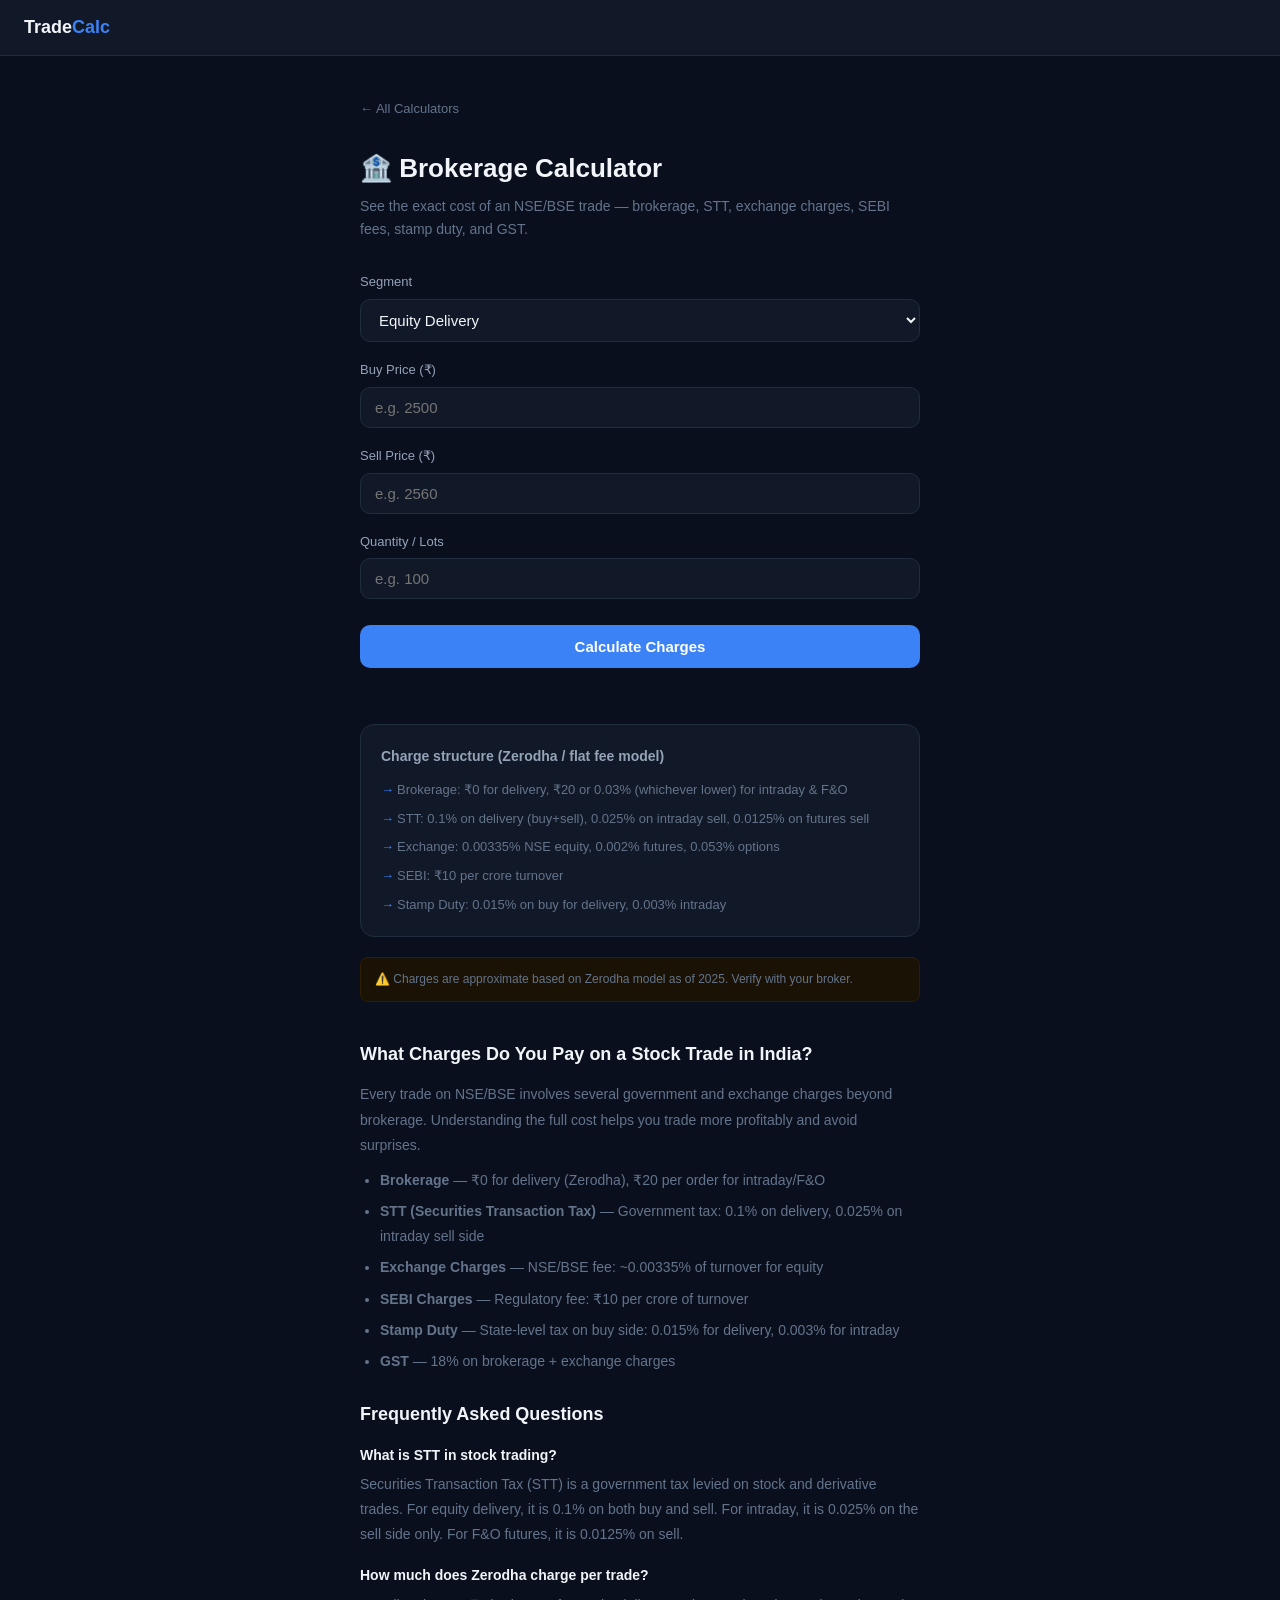
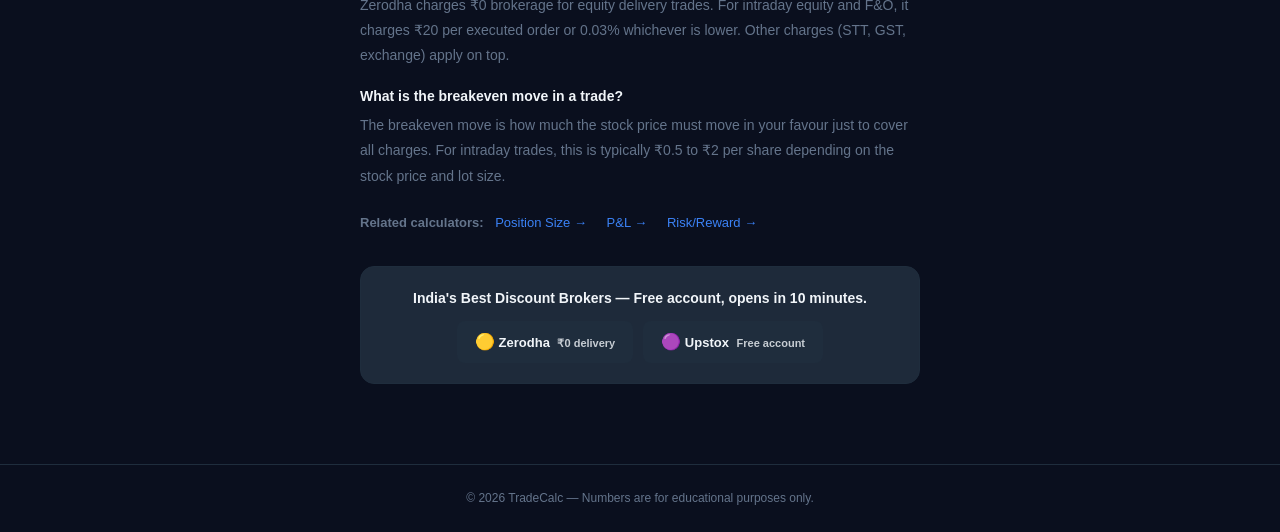
==== brokerage/index.html @ 41a85677 "fix: update affiliate section copy across TradeCalc "India's Best Discount Brokers — Free account, o" ====
<!DOCTYPE html>
<html lang="en">
<head>
<!-- Google Analytics 4 — replace G-R9EW10BJGW with your Measurement ID -->
<script async src="https://www.googletagmanager.com/gtag/js?id=G-R9EW10BJGW"></script>
<script>window.dataLayer=window.dataLayer||[];function gtag(){dataLayer.push(arguments);}gtag("js",new Date());gtag("config","G-R9EW10BJGW");</script>
  <meta charset="UTF-8">
  <meta name="viewport" content="width=device-width, initial-scale=1">
  <title>Brokerage Calculator India — NSE/BSE Equity & F&O Charges | TradeCalc</title>
  <meta name="description" content="Calculate brokerage, STT, SEBI charges, stamp duty and total transaction cost for NSE/BSE equity delivery, intraday, and F&O trades. Zerodha flat fee model.">
  <link rel="canonical" href="https://nxtcraft.github.io/tradecalc/brokerage/">
  <meta property="og:title" content="Brokerage Calculator India — NSE/BSE Equity & F&O Charges">
  <meta property="og:description" content="Calculate brokerage, STT, SEBI charges, stamp duty and total cost for NSE/BSE trades. Zerodha flat fee model.">
  <meta property="og:url" content="https://nxtcraft.github.io/tradecalc/brokerage/">
  <meta name="twitter:card" content="summary">
  <meta name="robots" content="index, follow">
  <link rel="stylesheet" href="../css/main.css">
  <script type="application/ld+json">
  {"@context":"https://schema.org","@type":"WebApplication","name":"Brokerage Calculator India","url":"https://nxtcraft.github.io/tradecalc/brokerage/","applicationCategory":"FinanceApplication","operatingSystem":"Any","offers":{"@type":"Offer","price":"0","priceCurrency":"INR"},"description":"Calculate exact NSE/BSE brokerage charges including STT, exchange fees, SEBI charges, stamp duty and GST."}
  </script>
</head>
<body>
<nav><a class="nav-logo" href="../index.html">Trade<span>Calc</span></a></nav>

<div class="container">
<div class="calc-wrap">
  <a class="back-link" href="../index.html">← All Calculators</a>
  <h1 class="calc-title">🏦 Brokerage Calculator</h1>
  <p class="calc-desc">See the exact cost of an NSE/BSE trade — brokerage, STT, exchange charges, SEBI fees, stamp duty, and GST.</p>

  <div class="field">
    <label>Segment</label>
    <select id="segment" onchange="updateSegment()">
      <option value="eq_delivery">Equity Delivery</option>
      <option value="eq_intraday">Equity Intraday</option>
      <option value="fo_futures">F&O — Futures</option>
      <option value="fo_options">F&O — Options</option>
    </select>
  </div>
  <div class="field">
    <label>Buy Price (₹)</label>
    <input type="number" id="buy_price" placeholder="e.g. 2500" step="0.01" min="0">
  </div>
  <div class="field">
    <label>Sell Price (₹)</label>
    <input type="number" id="sell_price" placeholder="e.g. 2560" step="0.01" min="0">
  </div>
  <div class="field">
    <label>Quantity / Lots</label>
    <input type="number" id="qty" placeholder="e.g. 100" min="1">
  </div>

  <button class="btn" onclick="calculate()">Calculate Charges</button>

  <div class="result-box" id="result">
    <div class="result-main">
      <div class="label">Net P&L (after all charges)</div>
      <div class="value" id="r_net">—</div>
    </div>
    <div class="result-row"><span class="result-label">Gross P&L</span><span class="result-value green" id="r_gross">—</span></div>
    <div class="result-row"><span class="result-label">Brokerage (flat ₹20/order)</span><span class="result-value" id="r_brokerage">—</span></div>
    <div class="result-row"><span class="result-label">STT</span><span class="result-value" id="r_stt">—</span></div>
    <div class="result-row"><span class="result-label">Exchange Charges</span><span class="result-value" id="r_exchange">—</span></div>
    <div class="result-row"><span class="result-label">SEBI Charges</span><span class="result-value" id="r_sebi">—</span></div>
    <div class="result-row"><span class="result-label">Stamp Duty</span><span class="result-value" id="r_stamp">—</span></div>
    <div class="result-row"><span class="result-label">GST (18% on brokerage + exchange)</span><span class="result-value" id="r_gst">—</span></div>
    <div class="result-row"><span class="result-label">Total Charges</span><span class="result-value red" id="r_total_charges">—</span></div>
    <div class="result-row"><span class="result-label">Breakeven Move</span><span class="result-value blue" id="r_breakeven">—</span></div>
  </div>

  <div class="tips">
    <h3>Charge structure (Zerodha / flat fee model)</h3>
    <ul>
      <li>Brokerage: ₹0 for delivery, ₹20 or 0.03% (whichever lower) for intraday & F&O</li>
      <li>STT: 0.1% on delivery (buy+sell), 0.025% on intraday sell, 0.0125% on futures sell</li>
      <li>Exchange: 0.00335% NSE equity, 0.002% futures, 0.053% options</li>
      <li>SEBI: ₹10 per crore turnover</li>
      <li>Stamp Duty: 0.015% on buy for delivery, 0.003% intraday</li>
    </ul>
  </div>

  <div class="disclaimer">⚠️ Charges are approximate based on Zerodha model as of 2025. Verify with your broker.</div>

  <!-- SEO CONTENT -->
  <div style="margin-top:36px;color:var(--muted);font-size:14px;line-height:1.8">
    <h2 style="font-size:18px;color:var(--text);margin-bottom:12px">What Charges Do You Pay on a Stock Trade in India?</h2>
    <p>Every trade on NSE/BSE involves several government and exchange charges beyond brokerage. Understanding the full cost helps you trade more profitably and avoid surprises.</p>
    <ul style="padding-left:20px;margin-top:10px;display:flex;flex-direction:column;gap:6px">
      <li><strong>Brokerage</strong> — ₹0 for delivery (Zerodha), ₹20 per order for intraday/F&O</li>
      <li><strong>STT (Securities Transaction Tax)</strong> — Government tax: 0.1% on delivery, 0.025% on intraday sell side</li>
      <li><strong>Exchange Charges</strong> — NSE/BSE fee: ~0.00335% of turnover for equity</li>
      <li><strong>SEBI Charges</strong> — Regulatory fee: ₹10 per crore of turnover</li>
      <li><strong>Stamp Duty</strong> — State-level tax on buy side: 0.015% for delivery, 0.003% for intraday</li>
      <li><strong>GST</strong> — 18% on brokerage + exchange charges</li>
    </ul>

    <h2 style="font-size:18px;color:var(--text);margin:24px 0 12px">Frequently Asked Questions</h2>
    <div style="display:flex;flex-direction:column;gap:16px">
      <div><strong style="color:var(--text)">What is STT in stock trading?</strong><p style="margin-top:4px">Securities Transaction Tax (STT) is a government tax levied on stock and derivative trades. For equity delivery, it is 0.1% on both buy and sell. For intraday, it is 0.025% on the sell side only. For F&O futures, it is 0.0125% on sell.</p></div>
      <div><strong style="color:var(--text)">How much does Zerodha charge per trade?</strong><p style="margin-top:4px">Zerodha charges ₹0 brokerage for equity delivery trades. For intraday equity and F&O, it charges ₹20 per executed order or 0.03% whichever is lower. Other charges (STT, GST, exchange) apply on top.</p></div>
      <div><strong style="color:var(--text)">What is the breakeven move in a trade?</strong><p style="margin-top:4px">The breakeven move is how much the stock price must move in your favour just to cover all charges. For intraday trades, this is typically ₹0.5 to ₹2 per share depending on the stock price and lot size.</p></div>
    </div>
  </div>

  <div style="margin-top:24px;font-size:13px;color:var(--muted)">
    <strong>Related calculators:</strong>
    <a href="../position-size/" style="color:var(--accent);text-decoration:none;margin-left:8px">Position Size →</a>
    <a href="../profit-loss/" style="color:var(--accent);text-decoration:none;margin-left:16px">P&amp;L →</a>
    <a href="../risk-reward/" style="color:var(--accent);text-decoration:none;margin-left:16px">Risk/Reward →</a>
  </div>

  <div class="affiliate">
    <p style="font-size:14px;font-weight:700;margin-bottom:12px;color:var(--text)">India's Best Discount Brokers — Free account, opens in 10 minutes.</p>
    <div class="affiliate-links">
      <a class="affiliate-btn" href="https://zerodha.com/open-account?c=CS3546" target="_blank" rel="noopener sponsored">
        <span style="font-size:16px">🟡</span> Zerodha <span style="font-size:11px;opacity:.8;margin-left:4px">₹0 delivery</span>
      </a>
      <a class="affiliate-btn" href="https://upstox.onelink.me/0H1s/GWQR" target="_blank" rel="noopener sponsored">
        <span style="font-size:16px">🟣</span> Upstox <span style="font-size:11px;opacity:.8;margin-left:4px">Free account</span>
      </a>
    </div>
  </div>
</div>
</div>

<footer><p>© 2026 TradeCalc — Numbers are for educational purposes only.</p></footer>

<script>
function fmt(n, red) {
  const s = '₹' + Math.abs(n).toLocaleString('en-IN', {maximumFractionDigits: 2});
  return n < 0 ? '-' + s : s;
}

function calculate() {
  const segment = document.getElementById('segment').value;
  const buyP = parseFloat(document.getElementById('buy_price').value);
  const sellP = parseFloat(document.getElementById('sell_price').value);
  const qty = parseFloat(document.getElementById('qty').value);

  if ([buyP, sellP, qty].some(isNaN)) { alert('Please fill all fields.'); return; }

  const buyVal = buyP * qty;
  const sellVal = sellP * qty;
  const turnover = buyVal + sellVal;
  const gross = (sellP - buyP) * qty;

  // Brokerage
  let brokerage = 0;
  if (segment === 'eq_delivery') brokerage = 0;
  else if (segment === 'fo_options') brokerage = 40; // 2 orders × ₹20
  else brokerage = Math.min(20, buyVal * 0.0003) + Math.min(20, sellVal * 0.0003);

  // STT
  let stt = 0;
  if (segment === 'eq_delivery') stt = turnover * 0.001;
  else if (segment === 'eq_intraday') stt = sellVal * 0.00025;
  else if (segment === 'fo_futures') stt = sellVal * 0.0000125;
  else stt = sellVal * 0.000625; // options sell side

  // Exchange charges
  let exchange = 0;
  if (segment === 'eq_delivery' || segment === 'eq_intraday') exchange = turnover * 0.0000335;
  else if (segment === 'fo_futures') exchange = turnover * 0.00002;
  else exchange = turnover * 0.00053;

  const sebi = turnover * 0.000001; // ₹10/crore
  let stamp = 0;
  if (segment === 'eq_delivery') stamp = buyVal * 0.00015;
  else if (segment === 'eq_intraday') stamp = buyVal * 0.00003;
  else stamp = buyVal * 0.00003;

  const gst = (brokerage + exchange) * 0.18;
  const totalCharges = brokerage + stt + exchange + sebi + stamp + gst;
  const net = gross - totalCharges;
  const breakeven = (totalCharges / qty).toFixed(2);

  document.getElementById('r_gross').textContent = fmt(gross);
  document.getElementById('r_gross').className = 'result-value ' + (gross >= 0 ? 'green' : 'red');
  document.getElementById('r_brokerage').textContent = '₹' + brokerage.toFixed(2);
  document.getElementById('r_stt').textContent = '₹' + stt.toFixed(2);
  document.getElementById('r_exchange').textContent = '₹' + exchange.toFixed(2);
  document.getElementById('r_sebi').textContent = '₹' + sebi.toFixed(4);
  document.getElementById('r_stamp').textContent = '₹' + stamp.toFixed(2);
  document.getElementById('r_gst').textContent = '₹' + gst.toFixed(2);
  document.getElementById('r_total_charges').textContent = '₹' + totalCharges.toFixed(2);
  document.getElementById('r_breakeven').textContent = '₹' + breakeven + ' per share';
  document.getElementById('r_net').textContent = fmt(net);
  document.getElementById('r_net').className = 'value ' + (net >= 0 ? '' : 'red');
  if (net < 0) document.getElementById('r_net').style.color = 'var(--danger)';
  else document.getElementById('r_net').style.color = 'var(--accent2)';
  document.getElementById('result').classList.add('show');
}
</script>
</body>
</html>
---- css/main.css ----
*, *::before, *::after { box-sizing: border-box; margin: 0; padding: 0; }

:root {
  --bg: #0a0f1e;
  --surface: #111827;
  --surface2: #1e2a3a;
  --border: #1f2d3d;
  --accent: #3b82f6;
  --accent2: #10b981;
  --danger: #ef4444;
  --text: #f1f5f9;
  --muted: #64748b;
  --label: #94a3b8;
}

body {
  font-family: -apple-system, BlinkMacSystemFont, 'Segoe UI', sans-serif;
  background: var(--bg);
  color: var(--text);
  min-height: 100vh;
  font-size: 15px;
  line-height: 1.6;
}

/* NAV */
nav {
  background: var(--surface);
  border-bottom: 1px solid var(--border);
  padding: 0 24px;
  height: 56px;
  display: flex;
  align-items: center;
  position: sticky;
  top: 0;
  z-index: 10;
}
.nav-logo { font-size: 18px; font-weight: 700; color: var(--text); text-decoration: none; }
.nav-logo span { color: var(--accent); }
.nav-links { margin-left: auto; display: flex; gap: 20px; }
.nav-links a { color: var(--muted); text-decoration: none; font-size: 14px; }
.nav-links a:hover { color: var(--text); }

/* CONTAINER */
.container { max-width: 880px; margin: 0 auto; padding: 0 20px; }

/* PAGE HEADER */
.page-header { text-align: center; padding: 56px 0 40px; }
.page-header h1 { font-size: clamp(26px, 4vw, 38px); font-weight: 700; margin-bottom: 12px; }
.page-header p { color: var(--muted); font-size: 16px; max-width: 540px; margin: 0 auto; }

/* TOOLS GRID */
.tools-grid {
  display: grid;
  grid-template-columns: repeat(auto-fill, minmax(240px, 1fr));
  gap: 14px;
  padding-bottom: 60px;
}
.tool-item {
  background: var(--surface);
  border: 1px solid var(--border);
  border-radius: 14px;
  padding: 22px 20px;
  text-decoration: none;
  color: var(--text);
  transition: border-color .2s, transform .15s;
  display: block;
}
.tool-item:hover { border-color: var(--accent); transform: translateY(-2px); }
.tool-item-icon { font-size: 26px; margin-bottom: 12px; }
.tool-item-title { font-weight: 600; font-size: 15px; margin-bottom: 6px; }
.tool-item-desc { color: var(--muted); font-size: 13px; line-height: 1.5; }
.tool-badge { display: inline-block; font-size: 10px; font-weight: 600; padding: 2px 8px; border-radius: 20px; margin-top: 10px; background: #1e3a5f; color: var(--accent); }

/* CALC PAGE */
.calc-wrap {
  max-width: 560px;
  margin: 0 auto;
  padding: 40px 0 80px;
}
.back-link { display: inline-flex; align-items: center; gap: 6px; color: var(--muted); text-decoration: none; font-size: 13px; margin-bottom: 28px; }
.back-link:hover { color: var(--text); }
.calc-title { font-size: 26px; font-weight: 700; margin-bottom: 6px; }
.calc-desc { color: var(--muted); font-size: 14px; margin-bottom: 32px; }

.field { margin-bottom: 18px; }
.field label { display: block; color: var(--label); font-size: 13px; font-weight: 500; margin-bottom: 6px; }
.field input, .field select {
  width: 100%;
  background: var(--surface);
  border: 1px solid var(--border);
  border-radius: 10px;
  padding: 11px 14px;
  color: var(--text);
  font-size: 15px;
  outline: none;
  transition: border-color .2s;
}
.field input:focus, .field select:focus { border-color: var(--accent); }
.field select option { background: var(--surface2); }

.btn {
  width: 100%;
  padding: 13px;
  background: var(--accent);
  color: #fff;
  border: none;
  border-radius: 10px;
  font-size: 15px;
  font-weight: 600;
  cursor: pointer;
  margin: 8px 0 24px;
  transition: background .2s;
}
.btn:hover { background: #2563eb; }

/* RESULT */
.result-box {
  background: var(--surface);
  border: 1px solid var(--border);
  border-radius: 14px;
  padding: 24px;
  display: none;
}
.result-box.show { display: block; }
.result-row { display: flex; justify-content: space-between; align-items: center; padding: 10px 0; border-bottom: 1px solid var(--border); }
.result-row:last-child { border-bottom: none; }
.result-label { color: var(--label); font-size: 13px; }
.result-value { font-weight: 600; font-size: 15px; }
.result-value.green { color: var(--accent2); }
.result-value.red { color: var(--danger); }
.result-value.blue { color: var(--accent); }
.result-main { text-align: center; padding: 20px 0 14px; border-bottom: 1px solid var(--border); margin-bottom: 4px; }
.result-main .label { color: var(--muted); font-size: 13px; margin-bottom: 4px; }
.result-main .value { font-size: 32px; font-weight: 700; color: var(--accent2); }

/* TIPS */
.tips { margin-top: 32px; background: var(--surface); border: 1px solid var(--border); border-radius: 14px; padding: 20px; }
.tips h3 { font-size: 14px; color: var(--label); margin-bottom: 12px; }
.tips ul { list-style: none; display: flex; flex-direction: column; gap: 8px; }
.tips li { font-size: 13px; color: var(--muted); padding-left: 16px; position: relative; }
.tips li::before { content: "→"; position: absolute; left: 0; color: var(--accent); }

/* DISCLAIMER */
.disclaimer { margin-top: 20px; font-size: 12px; color: var(--muted); background: #1a1204; border: 1px solid #2d1f00; border-radius: 8px; padding: 12px 14px; }

/* AFFILIATE */
.affiliate { margin-top: 32px; background: var(--surface2); border: 1px solid var(--border); border-radius: 14px; padding: 20px; text-align: center; }
.affiliate p { color: var(--muted); font-size: 13px; margin-bottom: 14px; }
.affiliate-links { display: flex; gap: 10px; justify-content: center; flex-wrap: wrap; }
.affiliate-btn { padding: 8px 18px; border-radius: 8px; text-decoration: none; font-size: 13px; font-weight: 600; background: var(--border); color: var(--text); transition: background .2s; }
.affiliate-btn:hover { background: var(--accent); }

/* FOOTER */
footer { border-top: 1px solid var(--border); padding: 24px 20px; text-align: center; color: var(--muted); font-size: 12px; }

@media (max-width: 600px) {
  .calc-wrap { padding: 24px 0 60px; }
  .calc-title { font-size: 22px; }
}
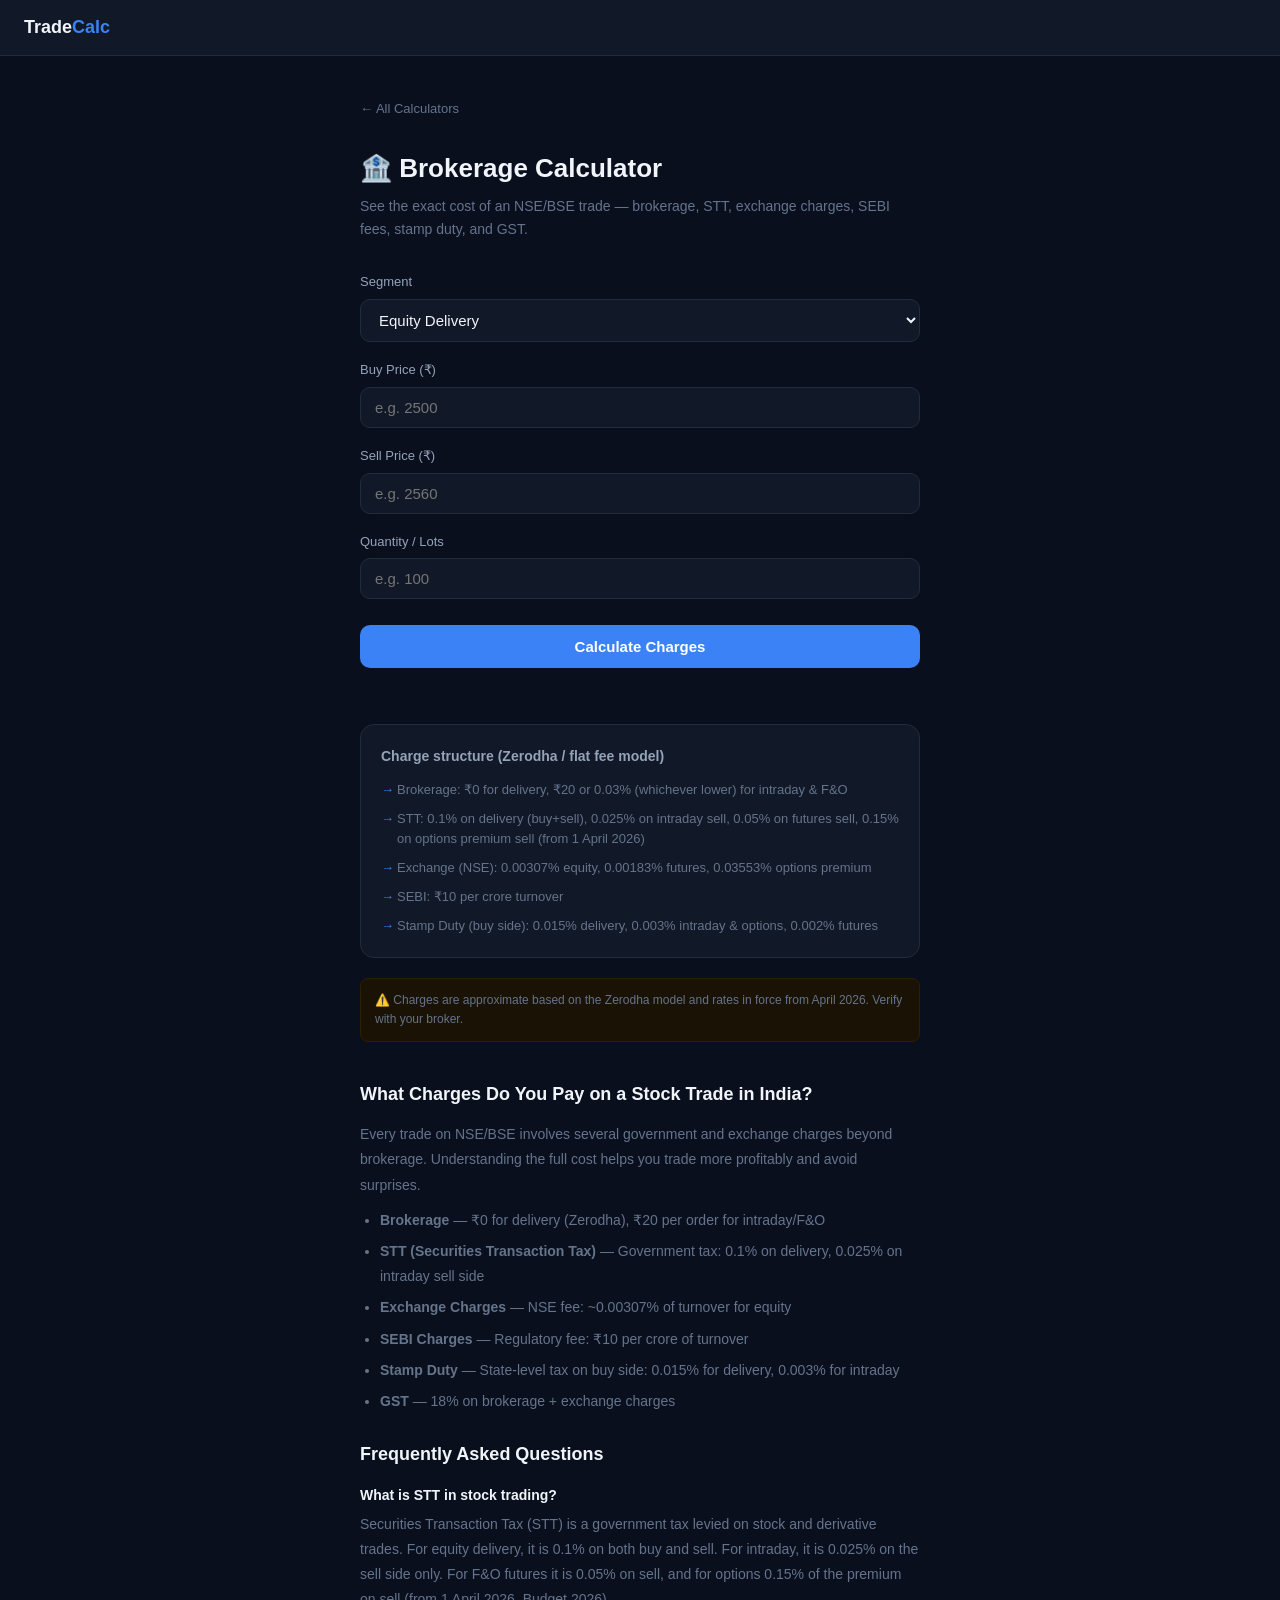
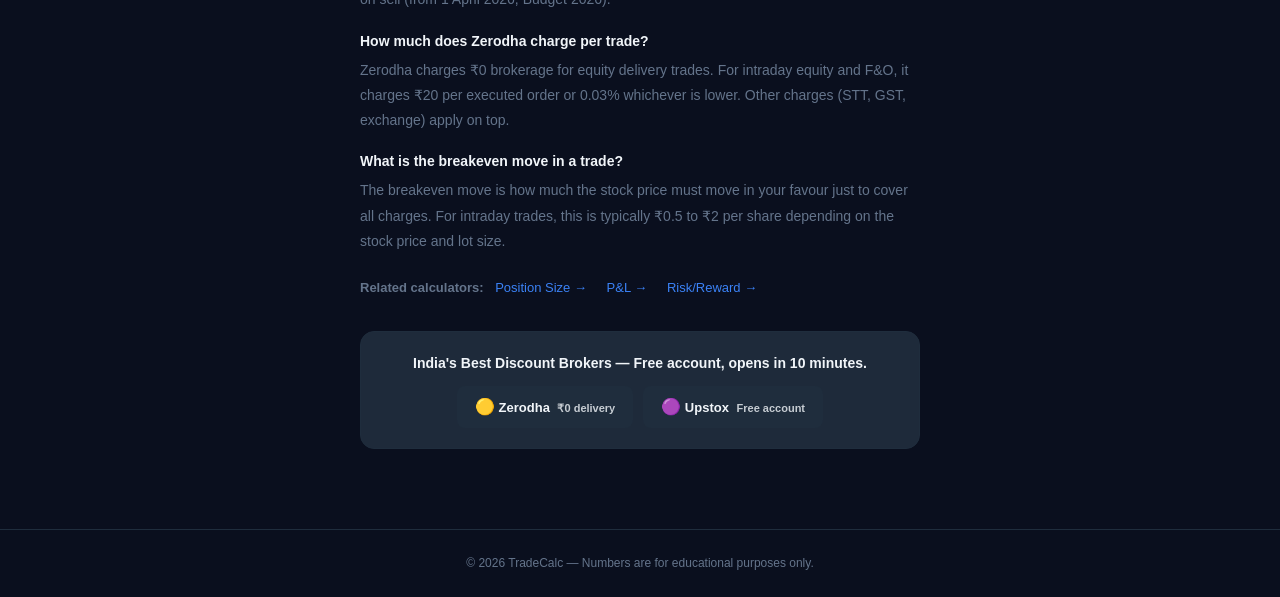
==== commit 8102dea7: "fix: brokerage calculator uses 2026 STT, exchange and stamp rates STT from 1 Apr 2026 (Budget 2026):" ====
--- a/brokerage/index.html
+++ b/brokerage/index.html
@@ -6,7 +6,7 @@
 <script>window.dataLayer=window.dataLayer||[];function gtag(){dataLayer.push(arguments);}gtag("js",new Date());gtag("config","G-R9EW10BJGW");</script>
   <meta charset="UTF-8">
   <meta name="viewport" content="width=device-width, initial-scale=1">
-  <title>Brokerage Calculator India — NSE/BSE Equity & F&O Charges | TradeCalc</title>
+  <title>Brokerage Calculator India — NSE/BSE &amp; F&amp;O | TradeCalc</title>
   <meta name="description" content="Calculate brokerage, STT, SEBI charges, stamp duty and total transaction cost for NSE/BSE equity delivery, intraday, and F&O trades. Zerodha flat fee model.">
   <link rel="canonical" href="https://nxtcraft.github.io/tradecalc/brokerage/">
   <meta property="og:title" content="Brokerage Calculator India — NSE/BSE Equity & F&O Charges">
@@ -18,6 +18,7 @@
   <script type="application/ld+json">
   {"@context":"https://schema.org","@type":"WebApplication","name":"Brokerage Calculator India","url":"https://nxtcraft.github.io/tradecalc/brokerage/","applicationCategory":"FinanceApplication","operatingSystem":"Any","offers":{"@type":"Offer","price":"0","priceCurrency":"INR"},"description":"Calculate exact NSE/BSE brokerage charges including STT, exchange fees, SEBI charges, stamp duty and GST."}
   </script>
+  <script async src="https://pagead2.googlesyndication.com/pagead/js/adsbygoogle.js?client=ca-pub-9027849237070207" crossorigin="anonymous"></script>
 </head>
 <body>
 <nav><a class="nav-logo" href="../index.html">Trade<span>Calc</span></a></nav>
@@ -63,7 +64,7 @@
     <div class="result-row"><span class="result-label">Exchange Charges</span><span class="result-value" id="r_exchange">—</span></div>
     <div class="result-row"><span class="result-label">SEBI Charges</span><span class="result-value" id="r_sebi">—</span></div>
     <div class="result-row"><span class="result-label">Stamp Duty</span><span class="result-value" id="r_stamp">—</span></div>
-    <div class="result-row"><span class="result-label">GST (18% on brokerage + exchange)</span><span class="result-value" id="r_gst">—</span></div>
+    <div class="result-row"><span class="result-label">GST (18% on brokerage + exchange + SEBI)</span><span class="result-value" id="r_gst">—</span></div>
     <div class="result-row"><span class="result-label">Total Charges</span><span class="result-value red" id="r_total_charges">—</span></div>
     <div class="result-row"><span class="result-label">Breakeven Move</span><span class="result-value blue" id="r_breakeven">—</span></div>
   </div>
@@ -72,14 +73,14 @@
     <h3>Charge structure (Zerodha / flat fee model)</h3>
     <ul>
       <li>Brokerage: ₹0 for delivery, ₹20 or 0.03% (whichever lower) for intraday & F&O</li>
-      <li>STT: 0.1% on delivery (buy+sell), 0.025% on intraday sell, 0.0125% on futures sell</li>
-      <li>Exchange: 0.00335% NSE equity, 0.002% futures, 0.053% options</li>
+      <li>STT: 0.1% on delivery (buy+sell), 0.025% on intraday sell, 0.05% on futures sell, 0.15% on options premium sell (from 1 April 2026)</li>
+      <li>Exchange (NSE): 0.00307% equity, 0.00183% futures, 0.03553% options premium</li>
       <li>SEBI: ₹10 per crore turnover</li>
-      <li>Stamp Duty: 0.015% on buy for delivery, 0.003% intraday</li>
+      <li>Stamp Duty (buy side): 0.015% delivery, 0.003% intraday & options, 0.002% futures</li>
     </ul>
   </div>
 
-  <div class="disclaimer">⚠️ Charges are approximate based on Zerodha model as of 2025. Verify with your broker.</div>
+  <div class="disclaimer">⚠️ Charges are approximate based on the Zerodha model and rates in force from April 2026. Verify with your broker.</div>
 
   <!-- SEO CONTENT -->
   <div style="margin-top:36px;color:var(--muted);font-size:14px;line-height:1.8">
@@ -88,7 +89,7 @@
     <ul style="padding-left:20px;margin-top:10px;display:flex;flex-direction:column;gap:6px">
       <li><strong>Brokerage</strong> — ₹0 for delivery (Zerodha), ₹20 per order for intraday/F&O</li>
       <li><strong>STT (Securities Transaction Tax)</strong> — Government tax: 0.1% on delivery, 0.025% on intraday sell side</li>
-      <li><strong>Exchange Charges</strong> — NSE/BSE fee: ~0.00335% of turnover for equity</li>
+      <li><strong>Exchange Charges</strong> — NSE fee: ~0.00307% of turnover for equity</li>
       <li><strong>SEBI Charges</strong> — Regulatory fee: ₹10 per crore of turnover</li>
       <li><strong>Stamp Duty</strong> — State-level tax on buy side: 0.015% for delivery, 0.003% for intraday</li>
       <li><strong>GST</strong> — 18% on brokerage + exchange charges</li>
@@ -96,7 +97,7 @@
 
     <h2 style="font-size:18px;color:var(--text);margin:24px 0 12px">Frequently Asked Questions</h2>
     <div style="display:flex;flex-direction:column;gap:16px">
-      <div><strong style="color:var(--text)">What is STT in stock trading?</strong><p style="margin-top:4px">Securities Transaction Tax (STT) is a government tax levied on stock and derivative trades. For equity delivery, it is 0.1% on both buy and sell. For intraday, it is 0.025% on the sell side only. For F&O futures, it is 0.0125% on sell.</p></div>
+      <div><strong style="color:var(--text)">What is STT in stock trading?</strong><p style="margin-top:4px">Securities Transaction Tax (STT) is a government tax levied on stock and derivative trades. For equity delivery, it is 0.1% on both buy and sell. For intraday, it is 0.025% on the sell side only. For F&O futures it is 0.05% on sell, and for options 0.15% of the premium on sell (from 1 April 2026, Budget 2026).</p></div>
       <div><strong style="color:var(--text)">How much does Zerodha charge per trade?</strong><p style="margin-top:4px">Zerodha charges ₹0 brokerage for equity delivery trades. For intraday equity and F&O, it charges ₹20 per executed order or 0.03% whichever is lower. Other charges (STT, GST, exchange) apply on top.</p></div>
       <div><strong style="color:var(--text)">What is the breakeven move in a trade?</strong><p style="margin-top:4px">The breakeven move is how much the stock price must move in your favour just to cover all charges. For intraday trades, this is typically ₹0.5 to ₹2 per share depending on the stock price and lot size.</p></div>
     </div>
@@ -131,6 +132,10 @@
   return n < 0 ? '-' + s : s;
 }
 
+function updateSegment() {
+  if (['buy_price', 'sell_price', 'qty'].every(id => document.getElementById(id).value !== '')) calculate();
+}
+
 function calculate() {
   const segment = document.getElementById('segment').value;
   const buyP = parseFloat(document.getElementById('buy_price').value);
@@ -154,22 +159,23 @@
   let stt = 0;
   if (segment === 'eq_delivery') stt = turnover * 0.001;
   else if (segment === 'eq_intraday') stt = sellVal * 0.00025;
-  else if (segment === 'fo_futures') stt = sellVal * 0.0000125;
-  else stt = sellVal * 0.000625; // options sell side
+  else if (segment === 'fo_futures') stt = sellVal * 0.0005;   // 0.05% sell side (from 1 Apr 2026)
+  else stt = sellVal * 0.0015; // options: 0.15% of premium, sell side (from 1 Apr 2026)
 
   // Exchange charges
   let exchange = 0;
-  if (segment === 'eq_delivery' || segment === 'eq_intraday') exchange = turnover * 0.0000335;
-  else if (segment === 'fo_futures') exchange = turnover * 0.00002;
-  else exchange = turnover * 0.00053;
+  // NSE transaction charges incl. IPF (circular NSE/FA/73061, from 1 Mar 2026)
+  if (segment === 'eq_delivery' || segment === 'eq_intraday') exchange = turnover * 0.0000307;
+  else if (segment === 'fo_futures') exchange = turnover * 0.0000183;
+  else exchange = turnover * 0.0003553;
 
   const sebi = turnover * 0.000001; // ₹10/crore
   let stamp = 0;
   if (segment === 'eq_delivery') stamp = buyVal * 0.00015;
-  else if (segment === 'eq_intraday') stamp = buyVal * 0.00003;
-  else stamp = buyVal * 0.00003;
-
-  const gst = (brokerage + exchange) * 0.18;
+  else if (segment === 'fo_futures') stamp = buyVal * 0.00002;
+  else stamp = buyVal * 0.00003; // intraday & options
+
+  const gst = (brokerage + exchange + sebi) * 0.18;
   const totalCharges = brokerage + stt + exchange + sebi + stamp + gst;
   const net = gross - totalCharges;
   const breakeven = (totalCharges / qty).toFixed(2);
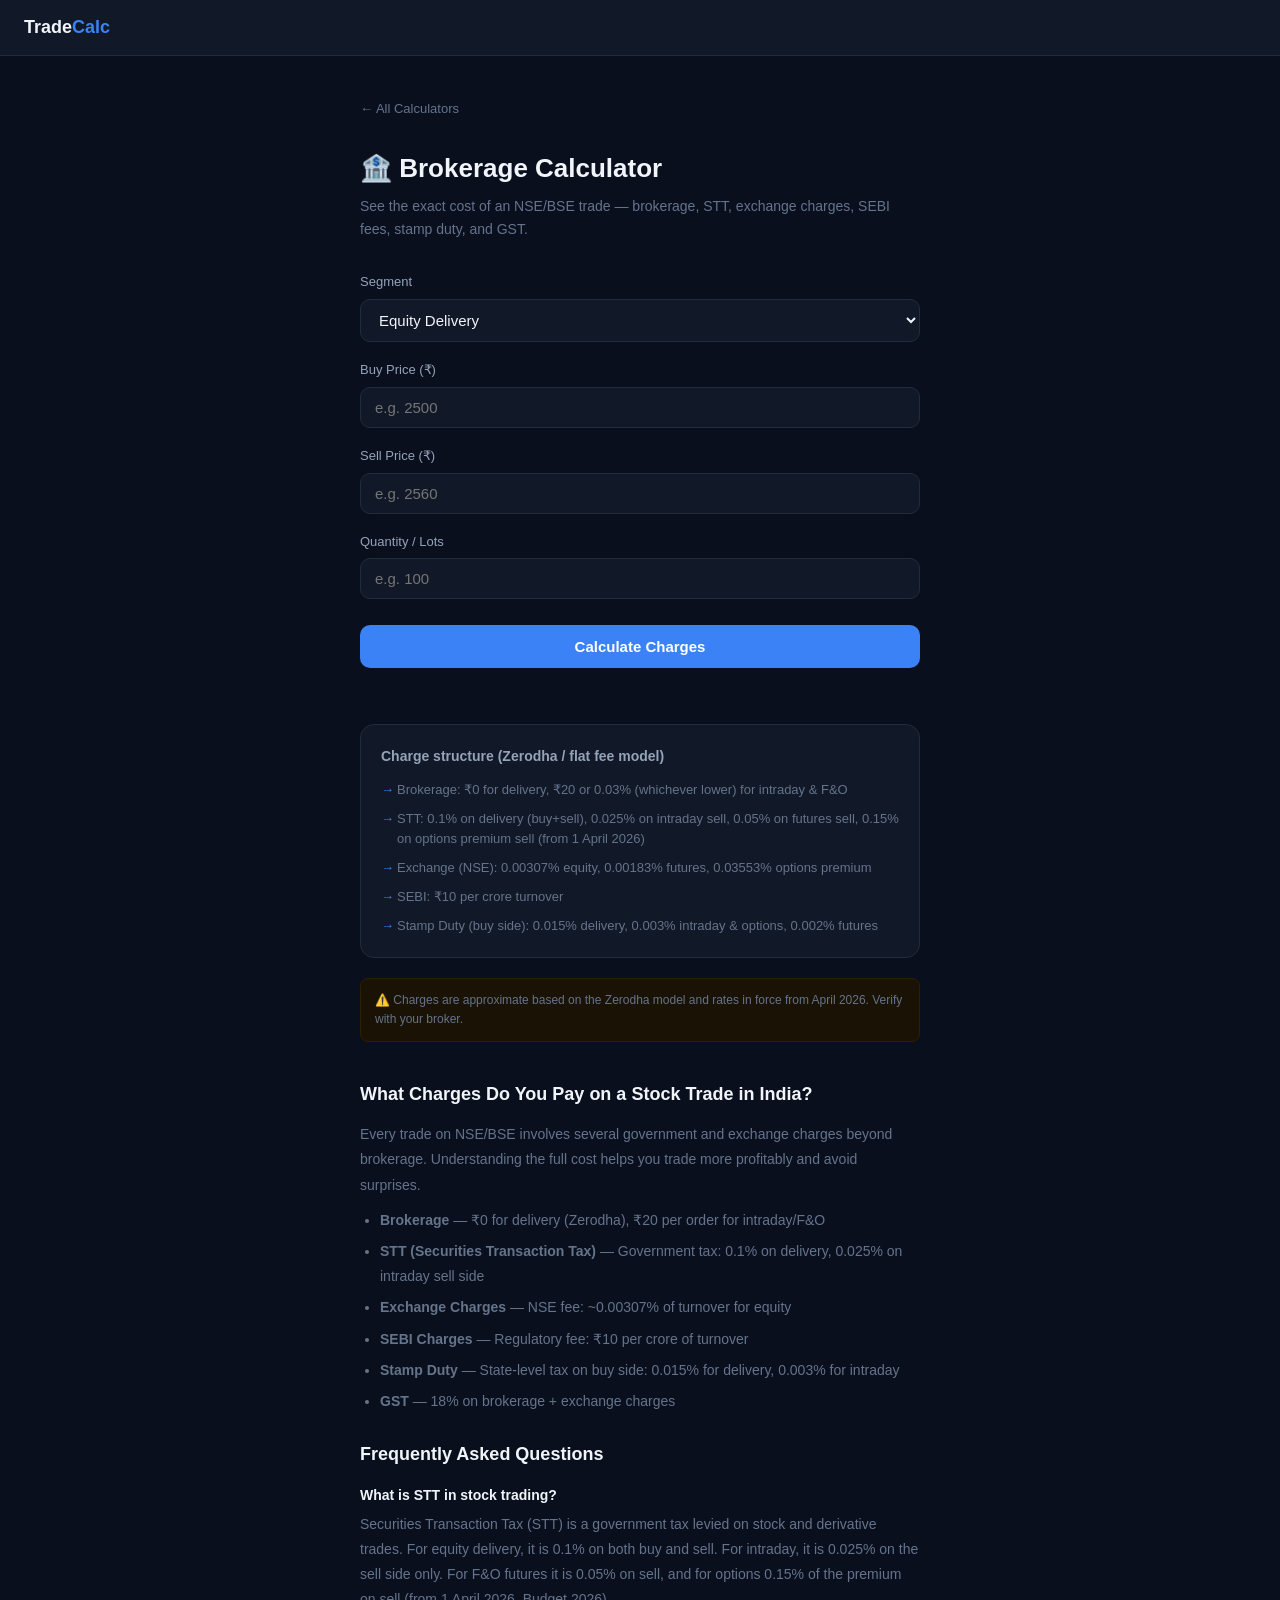
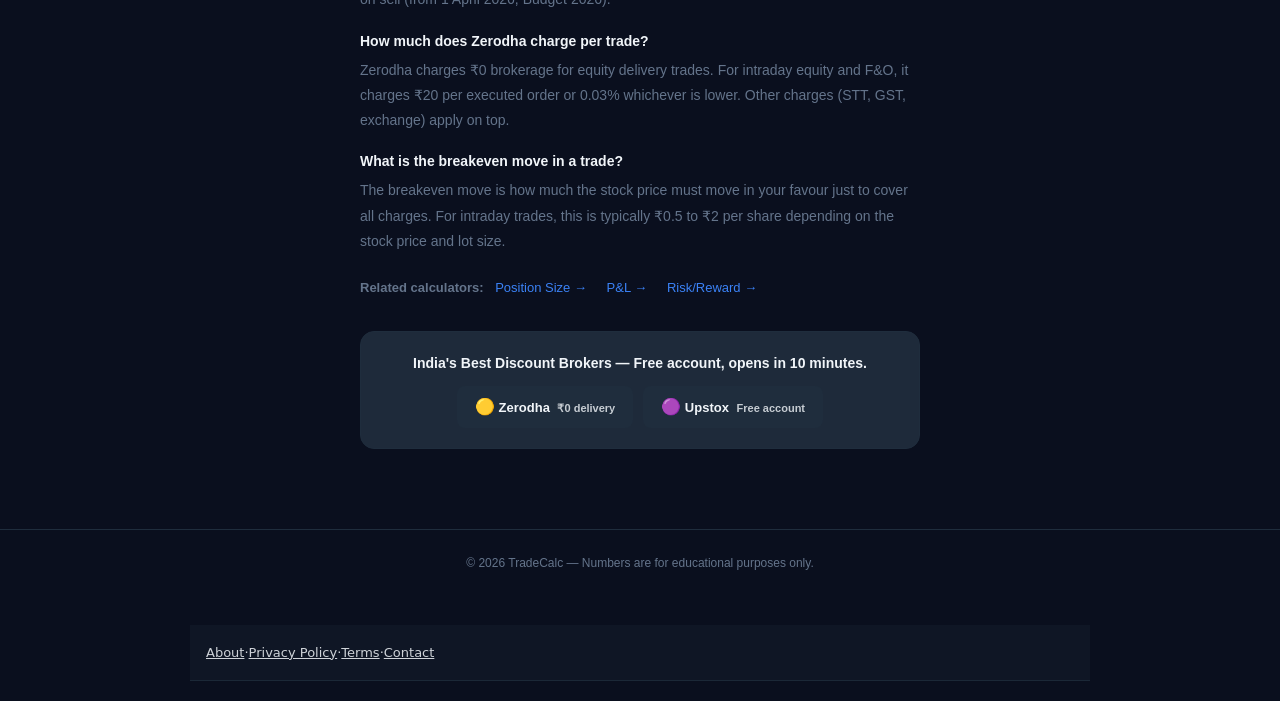
==== commit ca95f99e: "AdSense readiness: trust footer (About/Privacy/Terms/Contact), AdSense script on content pages, adde" ====
--- a/brokerage/index.html
+++ b/brokerage/index.html
@@ -197,5 +197,6 @@
   document.getElementById('result').classList.add('show');
 }
 </script>
+<nav class="nc-legal" aria-label="Site information" style="max-width:900px;margin:28px auto 20px;padding:14px 16px;text-align:center;font:13px/1.8 system-ui,-apple-system,Segoe UI,sans-serif;opacity:.85"><a href="https://nxtcraft.github.io/about/" style="color:inherit;text-decoration:underline">About</a> &middot; <a href="https://nxtcraft.github.io/privacy/" style="color:inherit;text-decoration:underline">Privacy Policy</a> &middot; <a href="https://nxtcraft.github.io/terms/" style="color:inherit;text-decoration:underline">Terms</a> &middot; <a href="https://nxtcraft.github.io/contact/" style="color:inherit;text-decoration:underline">Contact</a></nav>
 </body>
 </html>
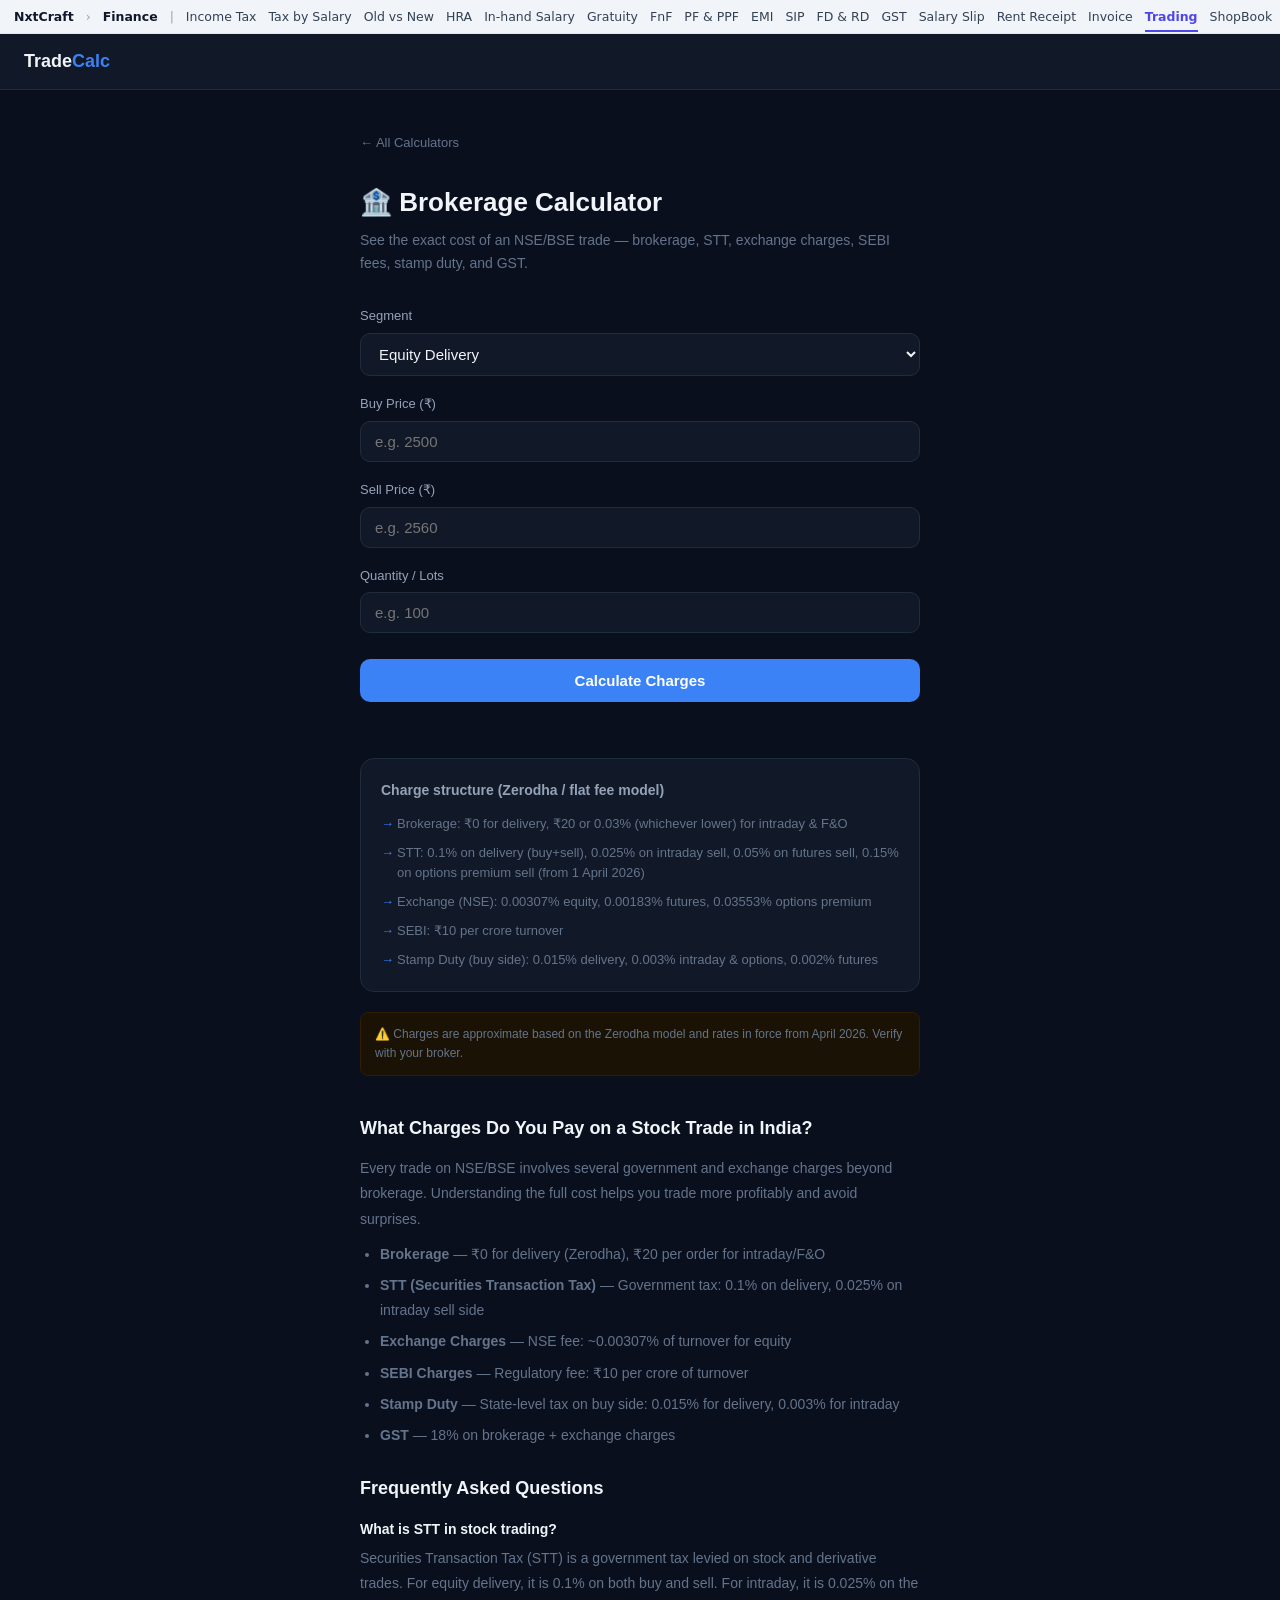
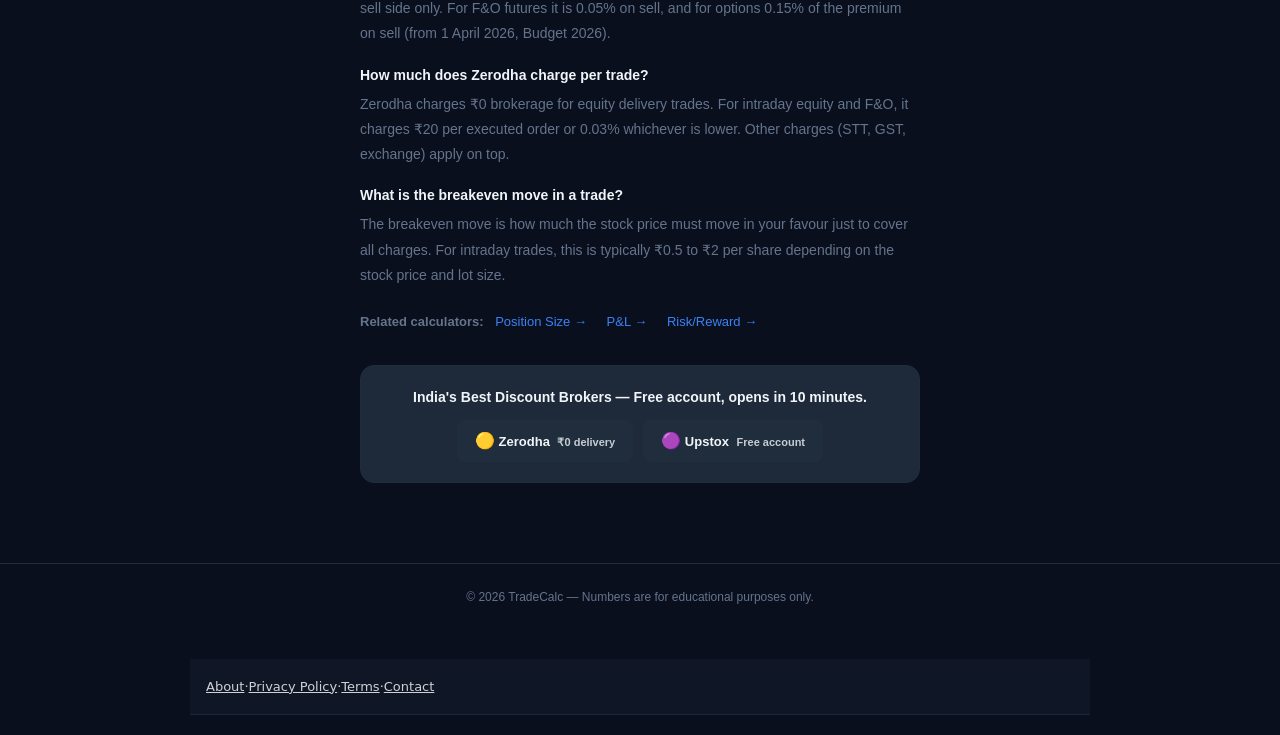
==== commit 53986a1e: "Organise tools into Finance and PDF & Docs sections Section bar and Home > Section breadcrumbs on ev" ====
--- a/brokerage/index.html
+++ b/brokerage/index.html
@@ -19,13 +19,15 @@
   {"@context":"https://schema.org","@type":"WebApplication","name":"Brokerage Calculator India","url":"https://nxtcraft.github.io/tradecalc/brokerage/","applicationCategory":"FinanceApplication","operatingSystem":"Any","offers":{"@type":"Offer","price":"0","priceCurrency":"INR"},"description":"Calculate exact NSE/BSE brokerage charges including STT, exchange fees, SEBI charges, stamp duty and GST."}
   </script>
   <script async src="https://pagead2.googlesyndication.com/pagead/js/adsbygoogle.js?client=ca-pub-9027849237070207" crossorigin="anonymous"></script>
+<meta property="og:image" content="https://nxtcraft.github.io/og-image.png">
+<script type="application/ld+json">{"@context":"https://schema.org","@type":"BreadcrumbList","itemListElement":[{"@type":"ListItem","position":1,"name":"Home","item":"https://nxtcraft.github.io/"},{"@type":"ListItem","position":2,"name":"Finance","item":"https://nxtcraft.github.io/finance/"},{"@type":"ListItem","position":3,"name":"TradeCalc","item":"https://nxtcraft.github.io/tradecalc/"},{"@type":"ListItem","position":4,"name":"Brokerage Calculator","item":"https://nxtcraft.github.io/tradecalc/brokerage/"}]}</script>
 </head>
-<body>
-<nav><a class="nav-logo" href="../index.html">Trade<span>Calc</span></a></nav>
+<body><!-- nc-sec --><div class="nc-sec" role="navigation" aria-label="Finance tools"><style>.nc-sec{background:#f1f5f9;border-bottom:1px solid #e2e8f0;font:500 12.5px/1.2 system-ui,-apple-system,"Segoe UI",sans-serif;display:flex;align-items:center;gap:12px;padding:0 14px;min-height:34px;overflow-x:auto;white-space:nowrap;scrollbar-width:none;position:relative;z-index:30;box-sizing:border-box;margin:0;text-align:left}.nc-sec::-webkit-scrollbar{display:none}.nc-sec a{color:#334155!important;text-decoration:none!important;padding:8px 0;background:none!important}.nc-sec a:hover{color:#4f46e5!important}.nc-sec .nc-b{font-weight:700;color:#0f172a!important}.nc-sec .nc-s{color:#94a3b8}.nc-sec a[aria-current="page"]{color:#4f46e5!important;font-weight:700;box-shadow:inset 0 -2px #4f46e5}@media print{.nc-sec{display:none!important}}</style><a class="nc-b" href="https://nxtcraft.github.io/">NxtCraft</a><span class="nc-s">›</span><a class="nc-b" href="https://nxtcraft.github.io/finance/">Finance</a><span class="nc-s">|</span><a href="https://nxtcraft.github.io/taxcalc/">Income Tax</a><a href="https://nxtcraft.github.io/taxcalc/salary/">Tax by Salary</a><a href="https://nxtcraft.github.io/taxcalc/regime/">Old vs New</a><a href="https://nxtcraft.github.io/taxcalc/hra/">HRA</a><a href="https://nxtcraft.github.io/taxcalc/take-home/">In-hand Salary</a><a href="https://nxtcraft.github.io/gratuity/">Gratuity</a><a href="https://nxtcraft.github.io/gratuity/fnf/">FnF</a><a href="https://nxtcraft.github.io/pfcalc/">PF &amp; PPF</a><a href="https://nxtcraft.github.io/emicalc/">EMI</a><a href="https://nxtcraft.github.io/sipcalc/">SIP</a><a href="https://nxtcraft.github.io/fdcalc/">FD &amp; RD</a><a href="https://nxtcraft.github.io/gstcalc/">GST</a><a href="https://nxtcraft.github.io/salaryslip/">Salary Slip</a><a href="https://nxtcraft.github.io/rentreceipt/">Rent Receipt</a><a href="https://nxtcraft.github.io/invoicelab/">Invoice</a><a href="https://nxtcraft.github.io/tradecalc/" aria-current="page">Trading</a><a href="https://nxtcraft.github.io/shopbook/">ShopBook</a></div><!-- /nc-sec -->
+<nav><a class="nav-logo" href="../">Trade<span>Calc</span></a></nav>
 
 <div class="container">
 <div class="calc-wrap">
-  <a class="back-link" href="../index.html">← All Calculators</a>
+  <a class="back-link" href="../">← All Calculators</a>
   <h1 class="calc-title">🏦 Brokerage Calculator</h1>
   <p class="calc-desc">See the exact cost of an NSE/BSE trade — brokerage, STT, exchange charges, SEBI fees, stamp duty, and GST.</p>
 
